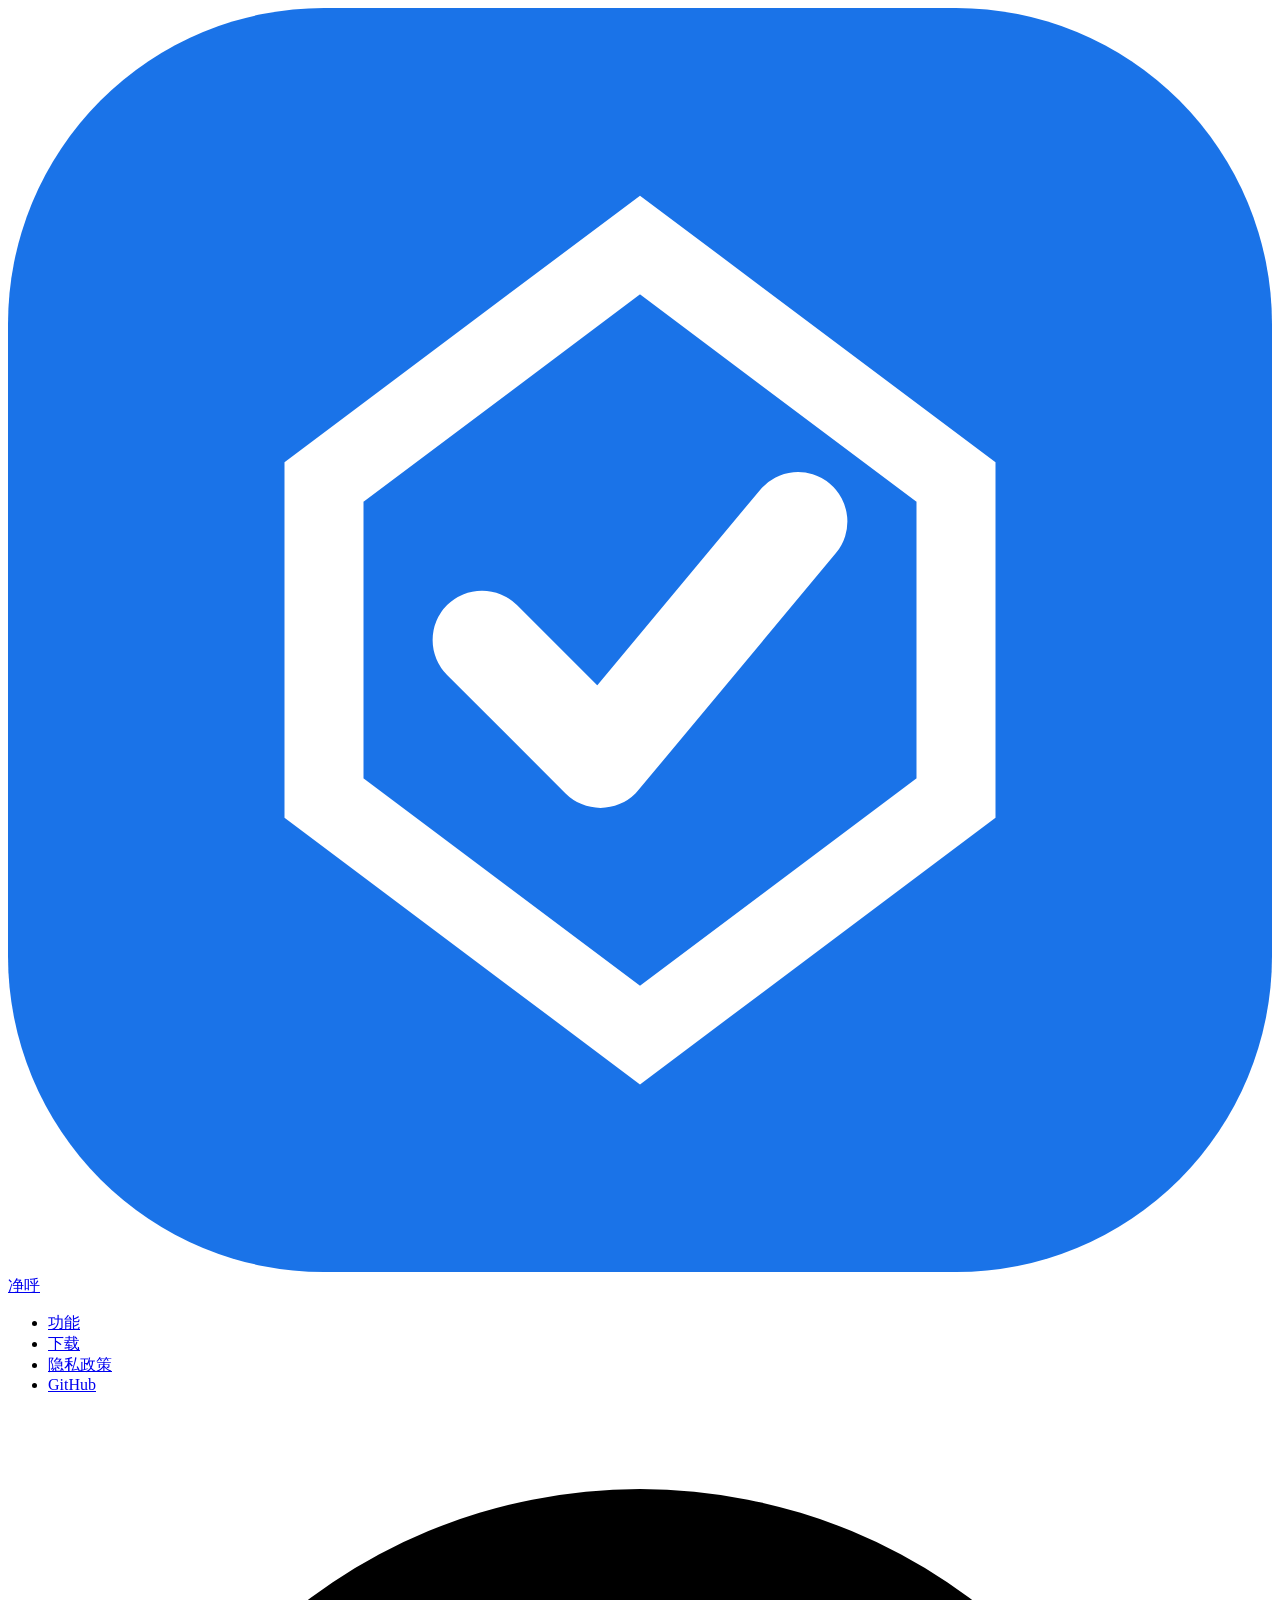
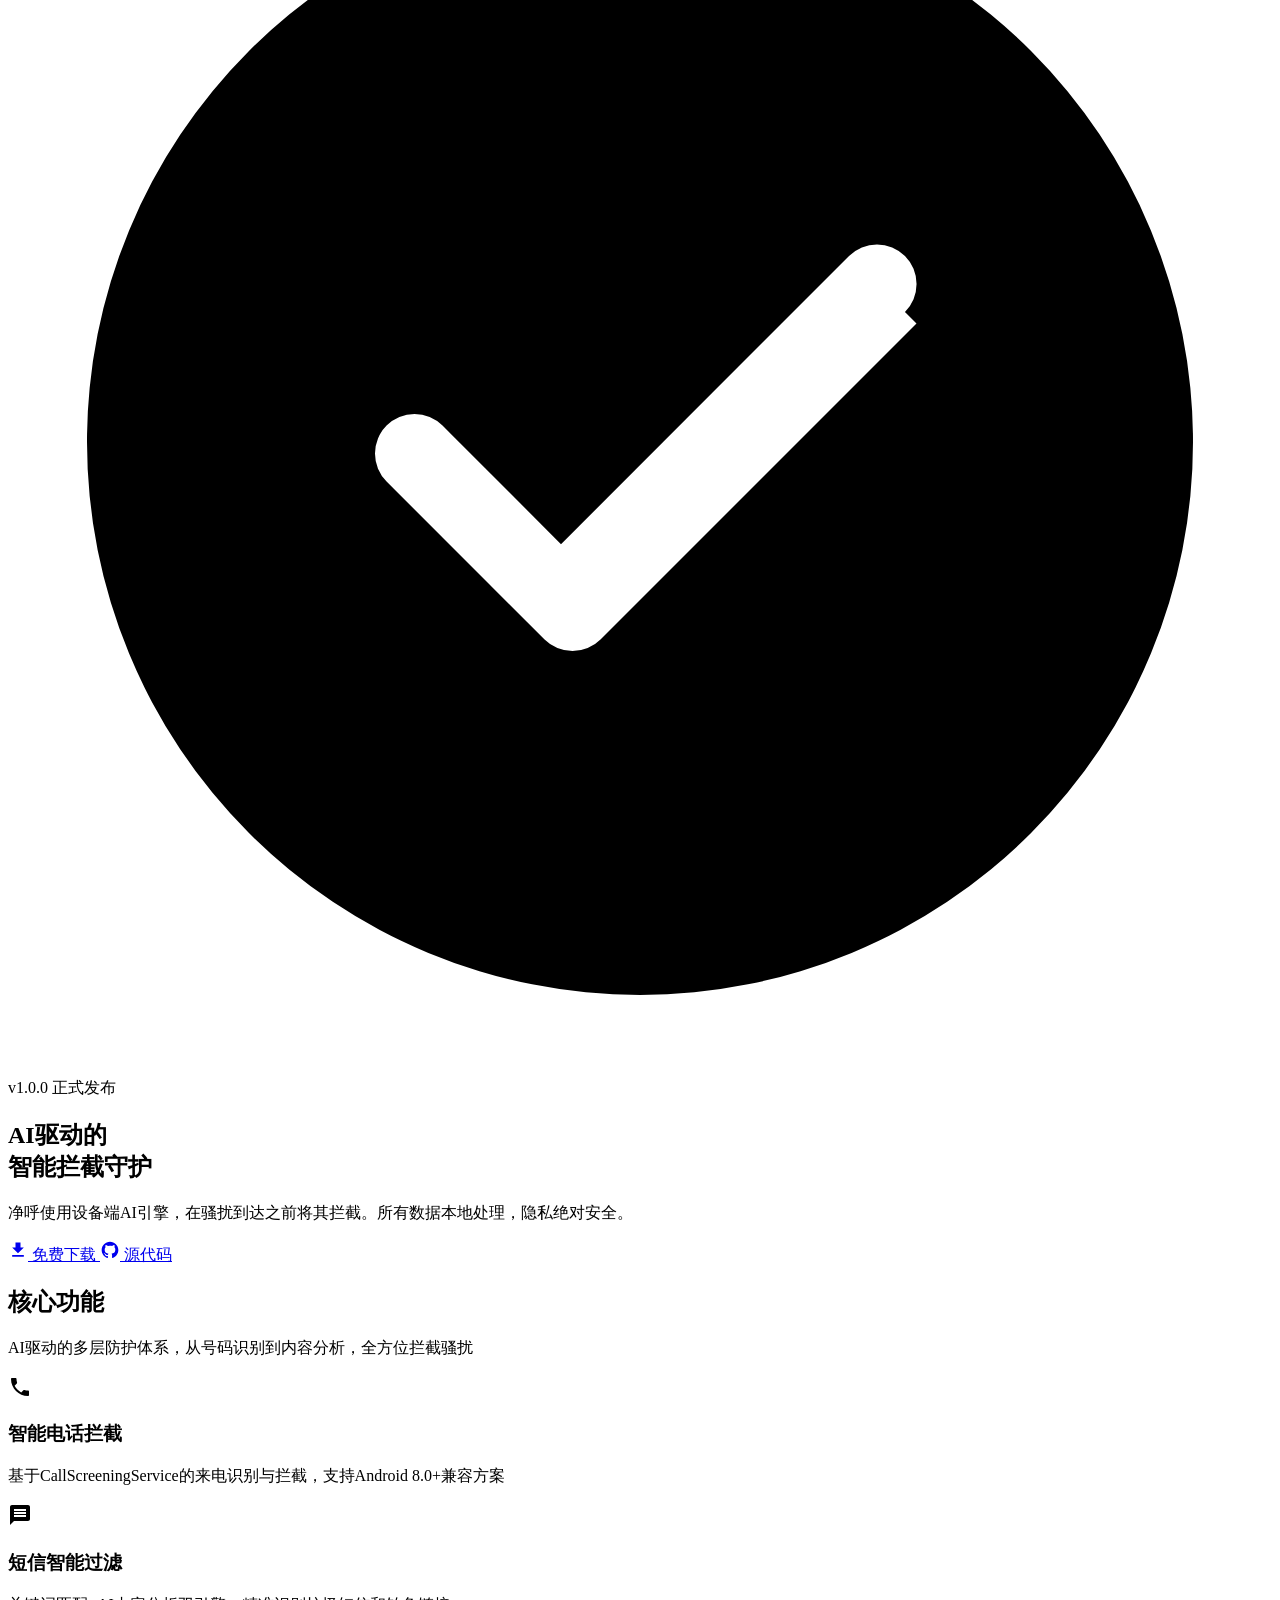
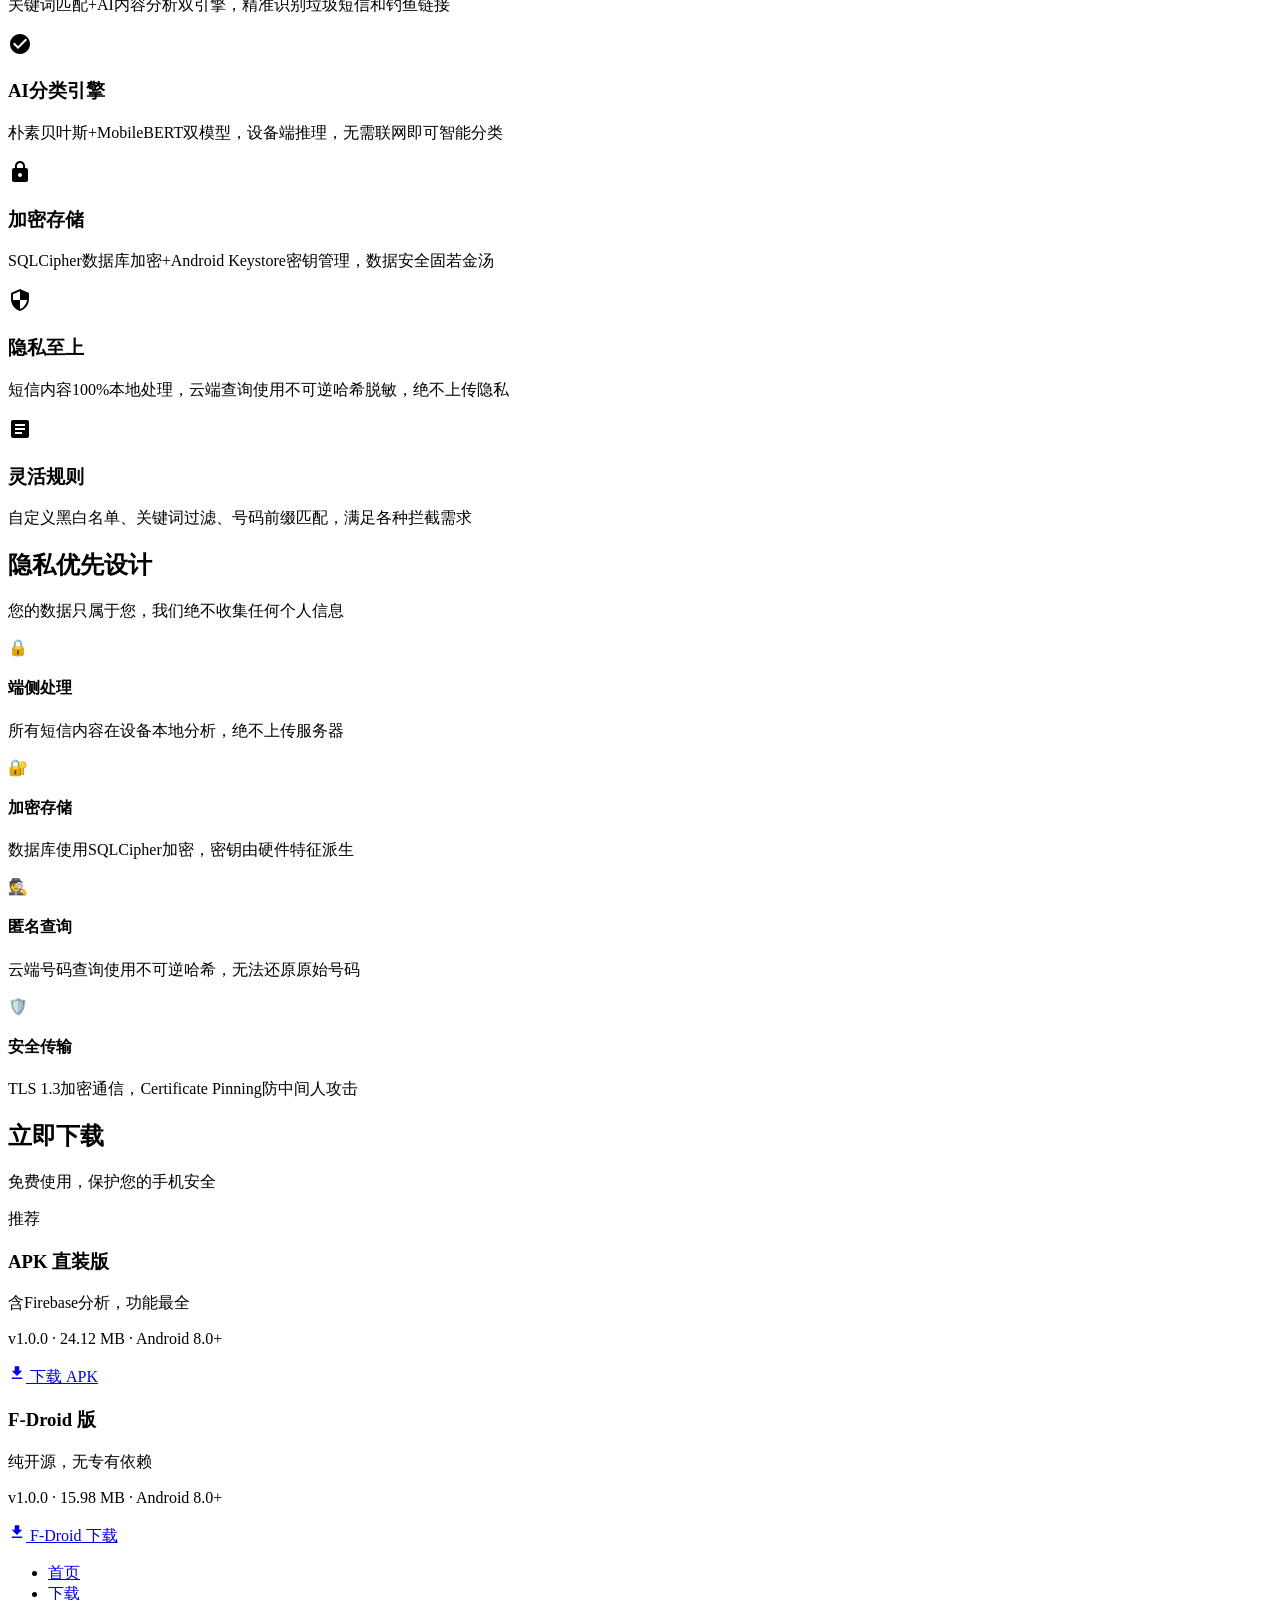
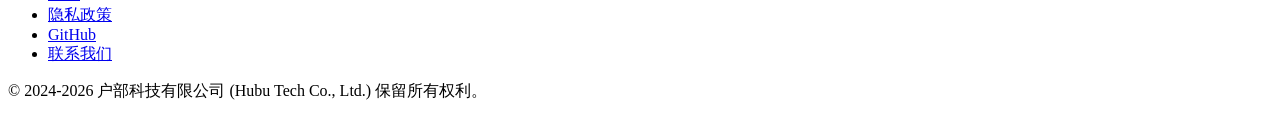
==== website/index.html @ fad58f1c "feat: add website homepage" ====
<!DOCTYPE html>
<html lang="zh-CN">
<head>
    <meta charset="UTF-8">
    <meta name="viewport" content="width=device-width, initial-scale=1.0">
    <title>净呼 JingHu — AI智能垃圾电话与短信拦截器</title>
    <meta name="description" content="净呼是一款AI驱动的智能垃圾电话与短信拦截应用，保护您的手机免受骚扰电话和诈骗短信的侵扰。隐私优先，所有数据本地处理。">
    <meta name="keywords" content="垃圾电话拦截,短信拦截,诈骗防护,AI拦截,净呼,JingHu,spam blocker">
    <meta property="og:title" content="净呼 JingHu — AI智能垃圾电话与短信拦截器">
    <meta property="og:description" content="AI驱动的智能垃圾电话与短信拦截，隐私优先，数据本地处理。">
    <meta property="og:type" content="website">
    <meta property="og:url" content="https://gdpp.com">
    <meta property="og:image" content="https://gdpp.com/images/og-image.png">
    <link rel="icon" type="image/svg+xml" href="/images/favicon.svg">
    <link rel="canonical" href="https://gdpp.com">
    <link rel="stylesheet" href="/css/style.css">
    <link rel="alternate" hreflang="en" href="https://gdpp.com/en/">
    <link rel="alternate" hreflang="zh" href="https://gdpp.com/">
</head>
<body>
    <nav>
        <div class="container">
            <a href="/" class="logo">
                <svg viewBox="0 0 32 32" fill="none" xmlns="http://www.w3.org/2000/svg">
                    <rect width="32" height="32" rx="8" fill="#1a73e8"/>
                    <path d="M16 6L8 12v8l8 6 8-6v-8L16 6z" stroke="white" stroke-width="2" fill="none"/>
                    <path d="M12 16l3 3 5-6" stroke="white" stroke-width="2.5" stroke-linecap="round" stroke-linejoin="round"/>
                </svg>
                净呼
            </a>
            <ul class="nav-links">
                <li><a href="/#features">功能</a></li>
                <li><a href="/download.html">下载</a></li>
                <li><a href="/privacy.html">隐私政策</a></li>
                <li><a href="https://github.com/jjjq6001-bit/jinghu" target="_blank" rel="noopener">GitHub</a></li>
            </ul>
        </div>
    </nav>

    <section class="hero">
        <div class="container">
            <div class="badge">
                <svg viewBox="0 0 16 16" fill="currentColor"><path d="M8 1a7 7 0 100 14A7 7 0 008 1zm3.5 5.5l-4 4a.5.5 0 01-.708 0l-2-2a.5.5 0 01.708-.708L7 9.293l3.646-3.647a.5.5 0 01.708.708z"/></svg>
                v1.0.0 正式发布
            </div>
            <h1>AI驱动的<br><span class="highlight">智能拦截守护</span></h1>
            <p>净呼使用设备端AI引擎，在骚扰到达之前将其拦截。所有数据本地处理，隐私绝对安全。</p>
            <div class="cta-group">
                <a href="/download.html" class="btn btn-primary btn-lg">
                    <svg width="20" height="20" viewBox="0 0 24 24" fill="currentColor"><path d="M5 20h14v-2H5v2zM19 9h-4V3H9v6H5l7 7 7-7z"/></svg>
                    免费下载
                </a>
                <a href="https://github.com/jjjq6001-bit/jinghu" class="btn btn-outline btn-lg" target="_blank" rel="noopener">
                    <svg width="20" height="20" viewBox="0 0 24 24" fill="currentColor"><path d="M12 2C6.477 2 2 6.477 2 12c0 4.42 2.865 8.166 6.839 9.489.5.092.682-.217.682-.482 0-.237-.008-.866-.013-1.7-2.782.604-3.369-1.34-3.369-1.34-.454-1.156-1.11-1.464-1.11-1.464-.908-.62.069-.608.069-.608 1.003.07 1.531 1.03 1.531 1.03.892 1.529 2.341 1.087 2.91.831.092-.646.35-1.086.636-1.336-2.22-.253-4.555-1.11-4.555-4.943 0-1.091.39-1.984 1.029-2.683-.103-.253-.446-1.27.098-2.647 0 0 .84-.269 2.75 1.025A9.578 9.578 0 0112 6.836c.85.004 1.705.114 2.504.336 1.909-1.294 2.747-1.025 2.747-1.025.546 1.377.203 2.394.1 2.647.64.699 1.028 1.592 1.028 2.683 0 3.842-2.339 4.687-4.566 4.935.359.309.678.919.678 1.852 0 1.336-.012 2.415-.012 2.743 0 .267.18.578.688.48C19.138 20.163 22 16.418 22 12c0-5.523-4.477-10-10-10z"/></svg>
                    源代码
                </a>
            </div>
        </div>
    </section>

    <section id="features">
        <div class="container">
            <h2>核心功能</h2>
            <p class="subtitle">AI驱动的多层防护体系，从号码识别到内容分析，全方位拦截骚扰</p>
            <div class="features-grid">
                <div class="feature-card">
                    <div class="icon blue">
                        <svg width="24" height="24" viewBox="0 0 24 24" fill="currentColor"><path d="M6.62 10.79c1.44 2.83 3.76 5.14 6.59 6.59l2.2-2.2c.27-.27.67-.36 1.02-.24 1.12.37 2.33.57 3.57.57.55 0 1 .45 1 1V20c0 .55-.45 1-1 1-9.39 0-17-7.61-17-17 0-.55.45-1 1-1h3.5c.55 0 1 .45 1 1 0 1.25.2 2.45.57 3.57.11.35.03.74-.25 1.02l-2.2 2.2z"/></svg>
                    </div>
                    <h3>智能电话拦截</h3>
                    <p>基于CallScreeningService的来电识别与拦截，支持Android 8.0+兼容方案</p>
                </div>
                <div class="feature-card">
                    <div class="icon green">
                        <svg width="24" height="24" viewBox="0 0 24 24" fill="currentColor"><path d="M20 2H4c-1.1 0-1.99.9-1.99 2L2 22l4-4h14c1.1 0 2-.9 2-2V4c0-1.1-.9-2-2-2zm-2 12H6v-2h12v2zm0-3H6V9h12v2zm0-3H6V6h12v2z"/></svg>
                    </div>
                    <h3>短信智能过滤</h3>
                    <p>关键词匹配+AI内容分析双引擎，精准识别垃圾短信和钓鱼链接</p>
                </div>
                <div class="feature-card">
                    <div class="icon purple">
                        <svg width="24" height="24" viewBox="0 0 24 24" fill="currentColor"><path d="M12 2C6.48 2 2 6.48 2 12s4.48 10 10 10 10-4.48 10-10S17.52 2 12 2zm-2 15l-5-5 1.41-1.41L10 14.17l7.59-7.59L19 8l-9 9z"/></svg>
                    </div>
                    <h3>AI分类引擎</h3>
                    <p>朴素贝叶斯+MobileBERT双模型，设备端推理，无需联网即可智能分类</p>
                </div>
                <div class="feature-card">
                    <div class="icon orange">
                        <svg width="24" height="24" viewBox="0 0 24 24" fill="currentColor"><path d="M18 8h-1V6c0-2.76-2.24-5-5-5S7 3.24 7 6v2H6c-1.1 0-2 .9-2 2v10c0 1.1.9 2 2 2h12c1.1 0 2-.9 2-2V10c0-1.1-.9-2-2-2zm-6 9c-1.1 0-2-.9-2-2s.9-2 2-2 2 .9 2 2-.9 2-2 2zm3.1-9H8.9V6c0-1.71 1.39-3.1 3.1-3.1 1.71 0 3.1 1.39 3.1 3.1v2z"/></svg>
                    </div>
                    <h3>加密存储</h3>
                    <p>SQLCipher数据库加密+Android Keystore密钥管理，数据安全固若金汤</p>
                </div>
                <div class="feature-card">
                    <div class="icon red">
                        <svg width="24" height="24" viewBox="0 0 24 24" fill="currentColor"><path d="M12 1L3 5v6c0 5.55 3.84 10.74 9 12 5.16-1.26 9-6.45 9-12V5l-9-4zm0 10.99h7c-.53 4.12-3.28 7.79-7 8.94V12H5V6.3l7-3.11v8.8z"/></svg>
                    </div>
                    <h3>隐私至上</h3>
                    <p>短信内容100%本地处理，云端查询使用不可逆哈希脱敏，绝不上传隐私</p>
                </div>
                <div class="feature-card">
                    <div class="icon teal">
                        <svg width="24" height="24" viewBox="0 0 24 24" fill="currentColor"><path d="M19 3H5c-1.1 0-2 .9-2 2v14c0 1.1.9 2 2 2h14c1.1 0 2-.9 2-2V5c0-1.1-.9-2-2-2zm-5 14H7v-2h7v2zm3-4H7v-2h10v2zm0-4H7V7h10v2z"/></svg>
                    </div>
                    <h3>灵活规则</h3>
                    <p>自定义黑白名单、关键词过滤、号码前缀匹配，满足各种拦截需求</p>
                </div>
            </div>
        </div>
    </section>

    <section class="alt" id="privacy">
        <div class="container">
            <h2>隐私优先设计</h2>
            <p class="subtitle">您的数据只属于您，我们绝不收集任何个人信息</p>
            <div class="privacy-features">
                <div class="privacy-item">
                    <div class="icon-circle">🔒</div>
                    <h4>端侧处理</h4>
                    <p>所有短信内容在设备本地分析，绝不上传服务器</p>
                </div>
                <div class="privacy-item">
                    <div class="icon-circle">🔐</div>
                    <h4>加密存储</h4>
                    <p>数据库使用SQLCipher加密，密钥由硬件特征派生</p>
                </div>
                <div class="privacy-item">
                    <div class="icon-circle">🕵️</div>
                    <h4>匿名查询</h4>
                    <p>云端号码查询使用不可逆哈希，无法还原原始号码</p>
                </div>
                <div class="privacy-item">
                    <div class="icon-circle">🛡️</div>
                    <h4>安全传输</h4>
                    <p>TLS 1.3加密通信，Certificate Pinning防中间人攻击</p>
                </div>
            </div>
        </div>
    </section>

    <section class="download-section">
        <div class="container">
            <h2>立即下载</h2>
            <p class="subtitle">免费使用，保护您的手机安全</p>
            <div class="download-cards">
                <div class="download-card recommended">
                    <div class="tag">推荐</div>
                    <h3>APK 直装版</h3>
                    <p class="desc">含Firebase分析，功能最全</p>
                    <p class="size">v1.0.0 · 24.12 MB · Android 8.0+</p>
                    <a href="https://github.com/jjjq6001-bit/jinghu/releases/latest" class="btn btn-primary">
                        <svg width="18" height="18" viewBox="0 0 24 24" fill="currentColor"><path d="M5 20h14v-2H5v2zM19 9h-4V3H9v6H5l7 7 7-7z"/></svg>
                        下载 APK
                    </a>
                </div>
                <div class="download-card">
                    <h3>F-Droid 版</h3>
                    <p class="desc">纯开源，无专有依赖</p>
                    <p class="size">v1.0.0 · 15.98 MB · Android 8.0+</p>
                    <a href="https://f-droid.org/packages/com.jinghu/" class="btn btn-accent">
                        <svg width="18" height="18" viewBox="0 0 24 24" fill="currentColor"><path d="M5 20h14v-2H5v2zM19 9h-4V3H9v6H5l7 7 7-7z"/></svg>
                        F-Droid 下载
                    </a>
                </div>
            </div>
        </div>
    </section>

    <footer>
        <div class="container">
            <ul class="footer-links">
                <li><a href="/">首页</a></li>
                <li><a href="/download.html">下载</a></li>
                <li><a href="/privacy.html">隐私政策</a></li>
                <li><a href="https://github.com/jjjq6001-bit/jinghu" target="_blank" rel="noopener">GitHub</a></li>
                <li><a href="mailto:developer@gdpp.com">联系我们</a></li>
            </ul>
            <p class="copyright">&copy; 2024-2026 户部科技有限公司 (Hubu Tech Co., Ltd.) 保留所有权利。</p>
        </div>
    </footer>

    <script>
        window.addEventListener('scroll', () => {
            document.querySelector('nav').classList.toggle('scrolled', window.scrollY > 10);
        });
    </script>
</body>
</html>
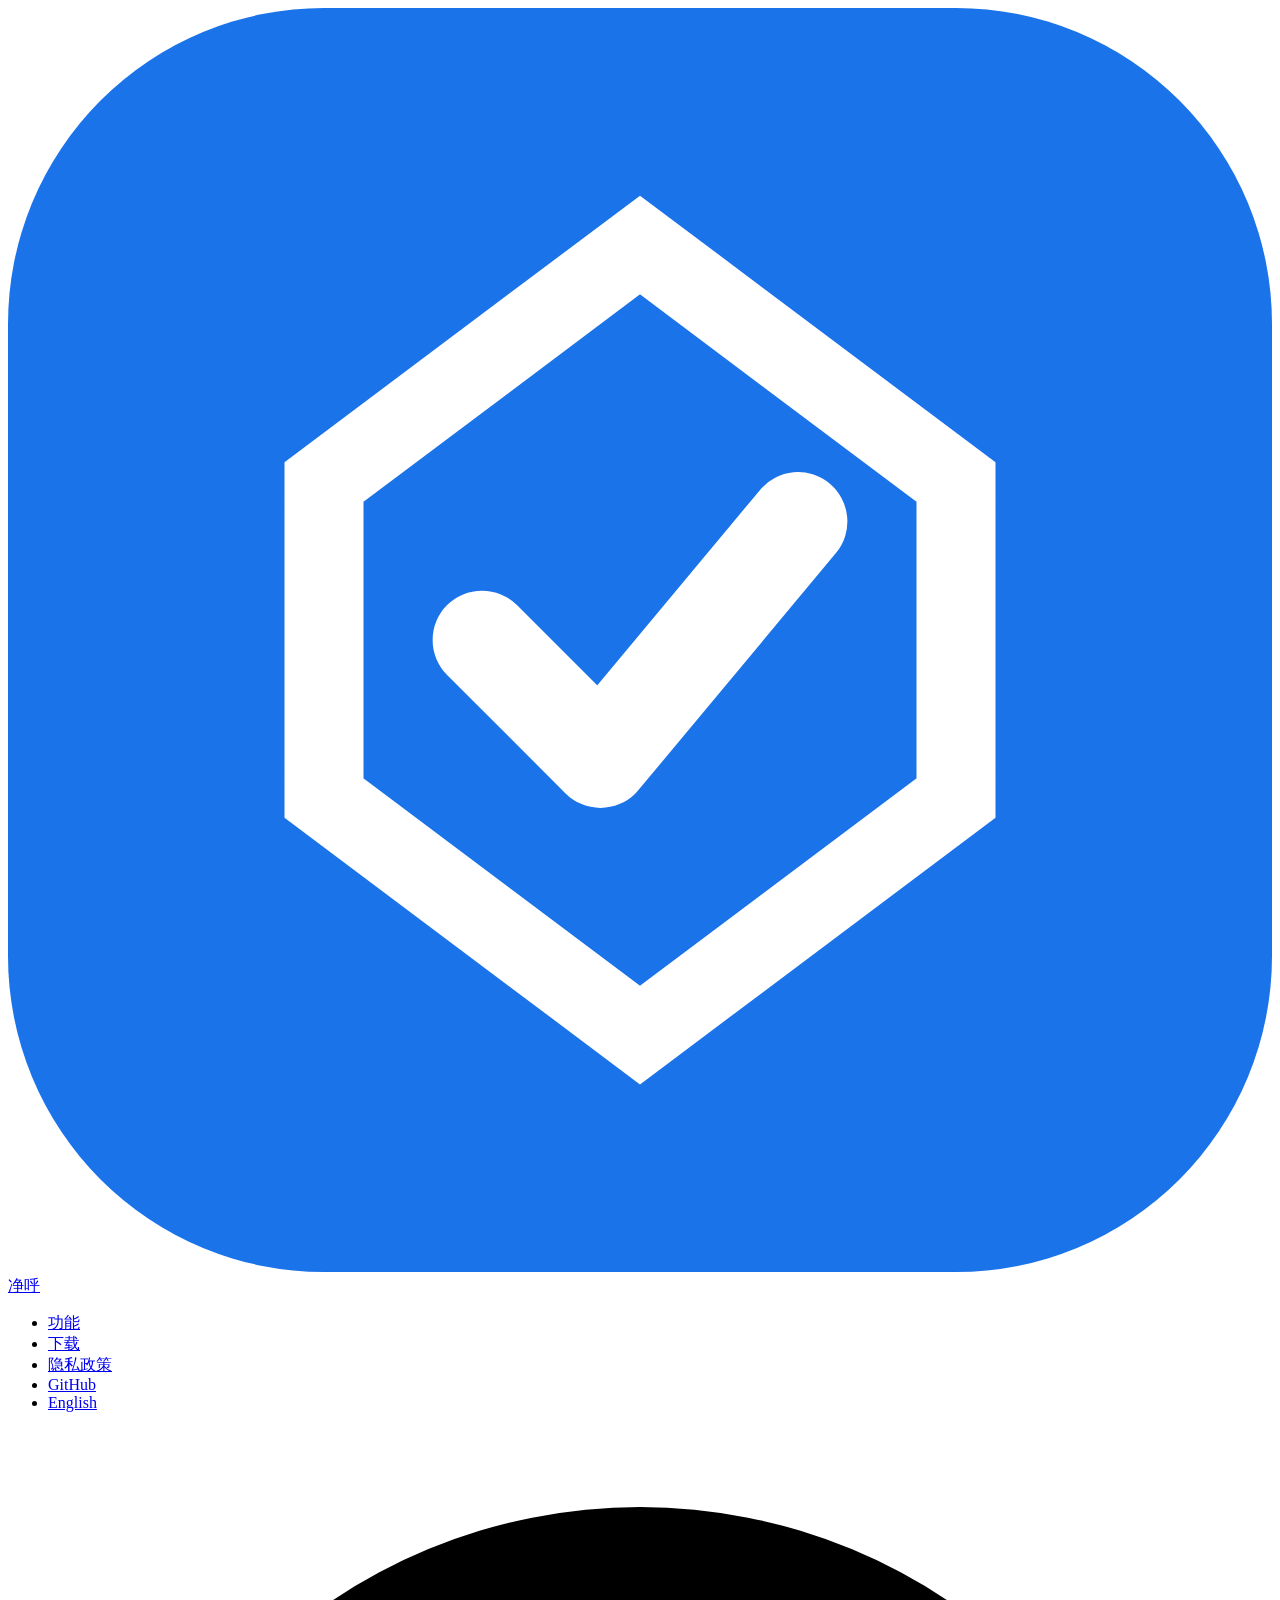
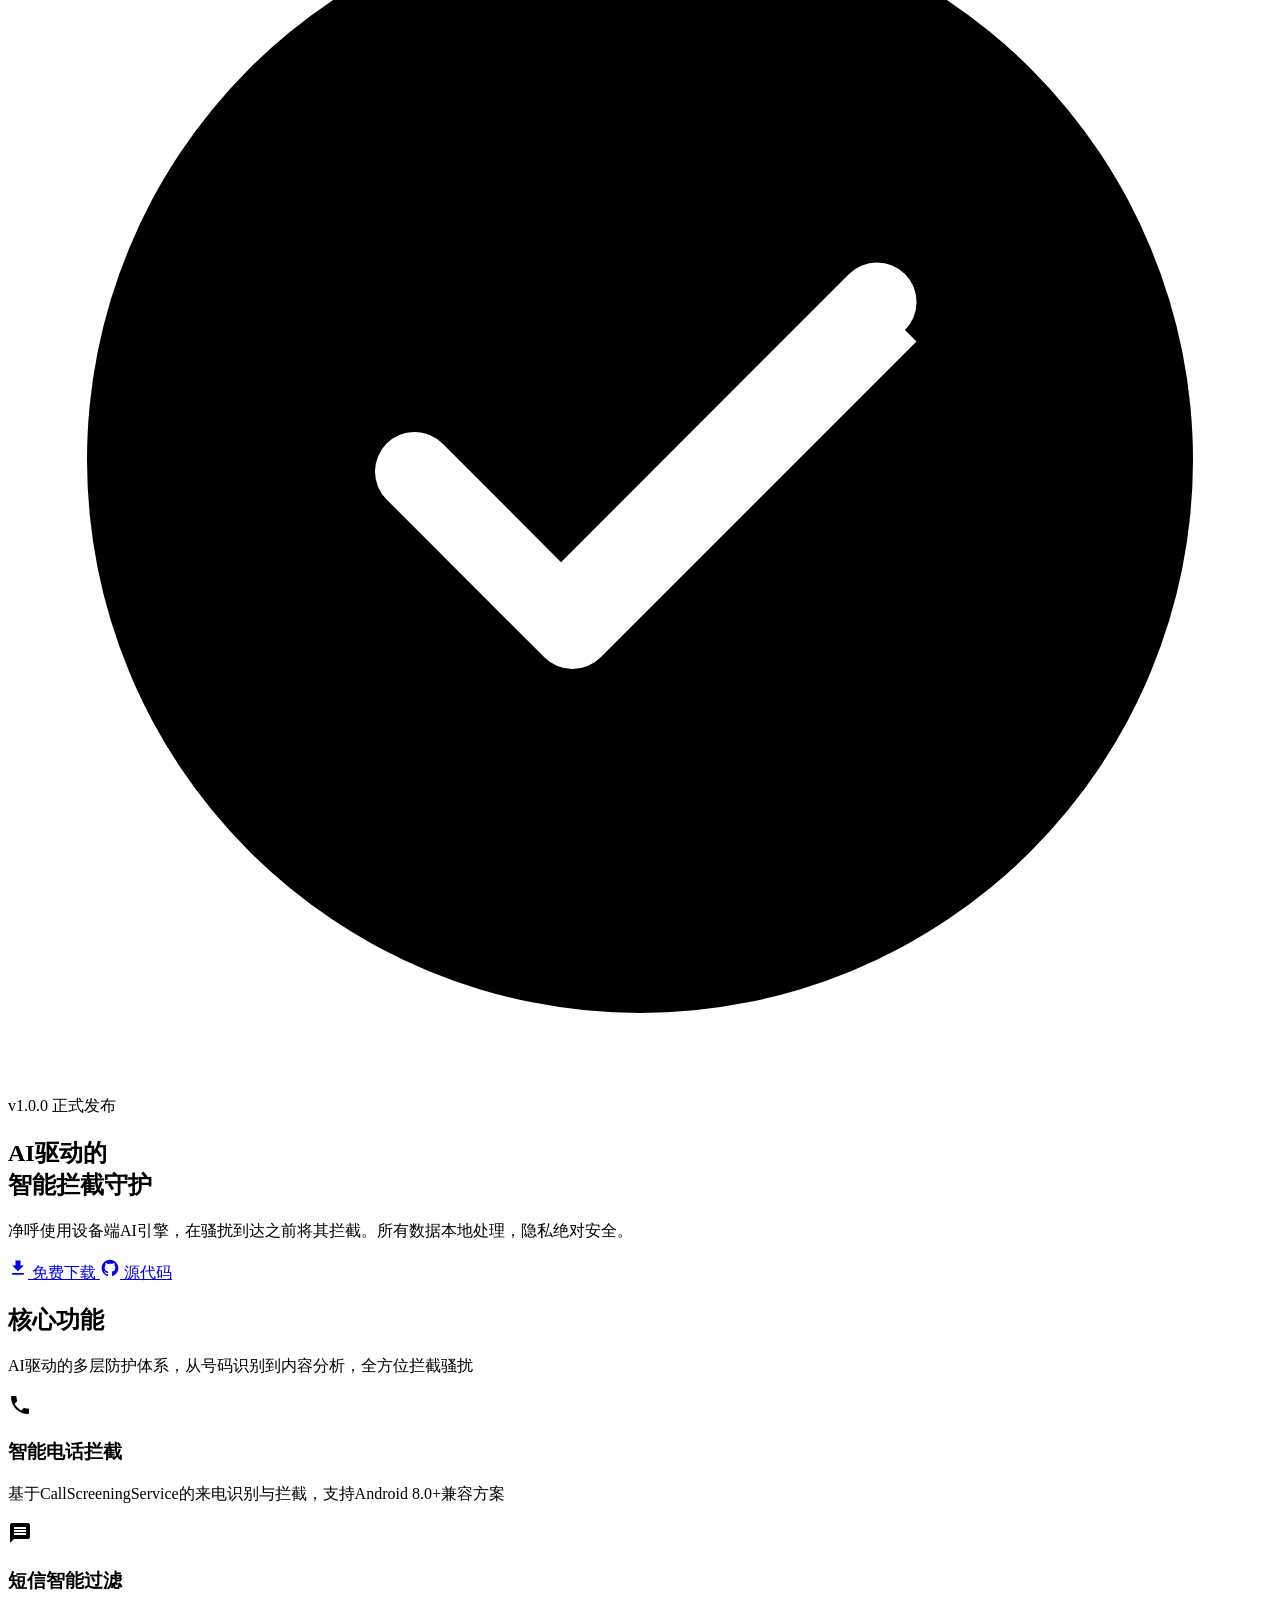
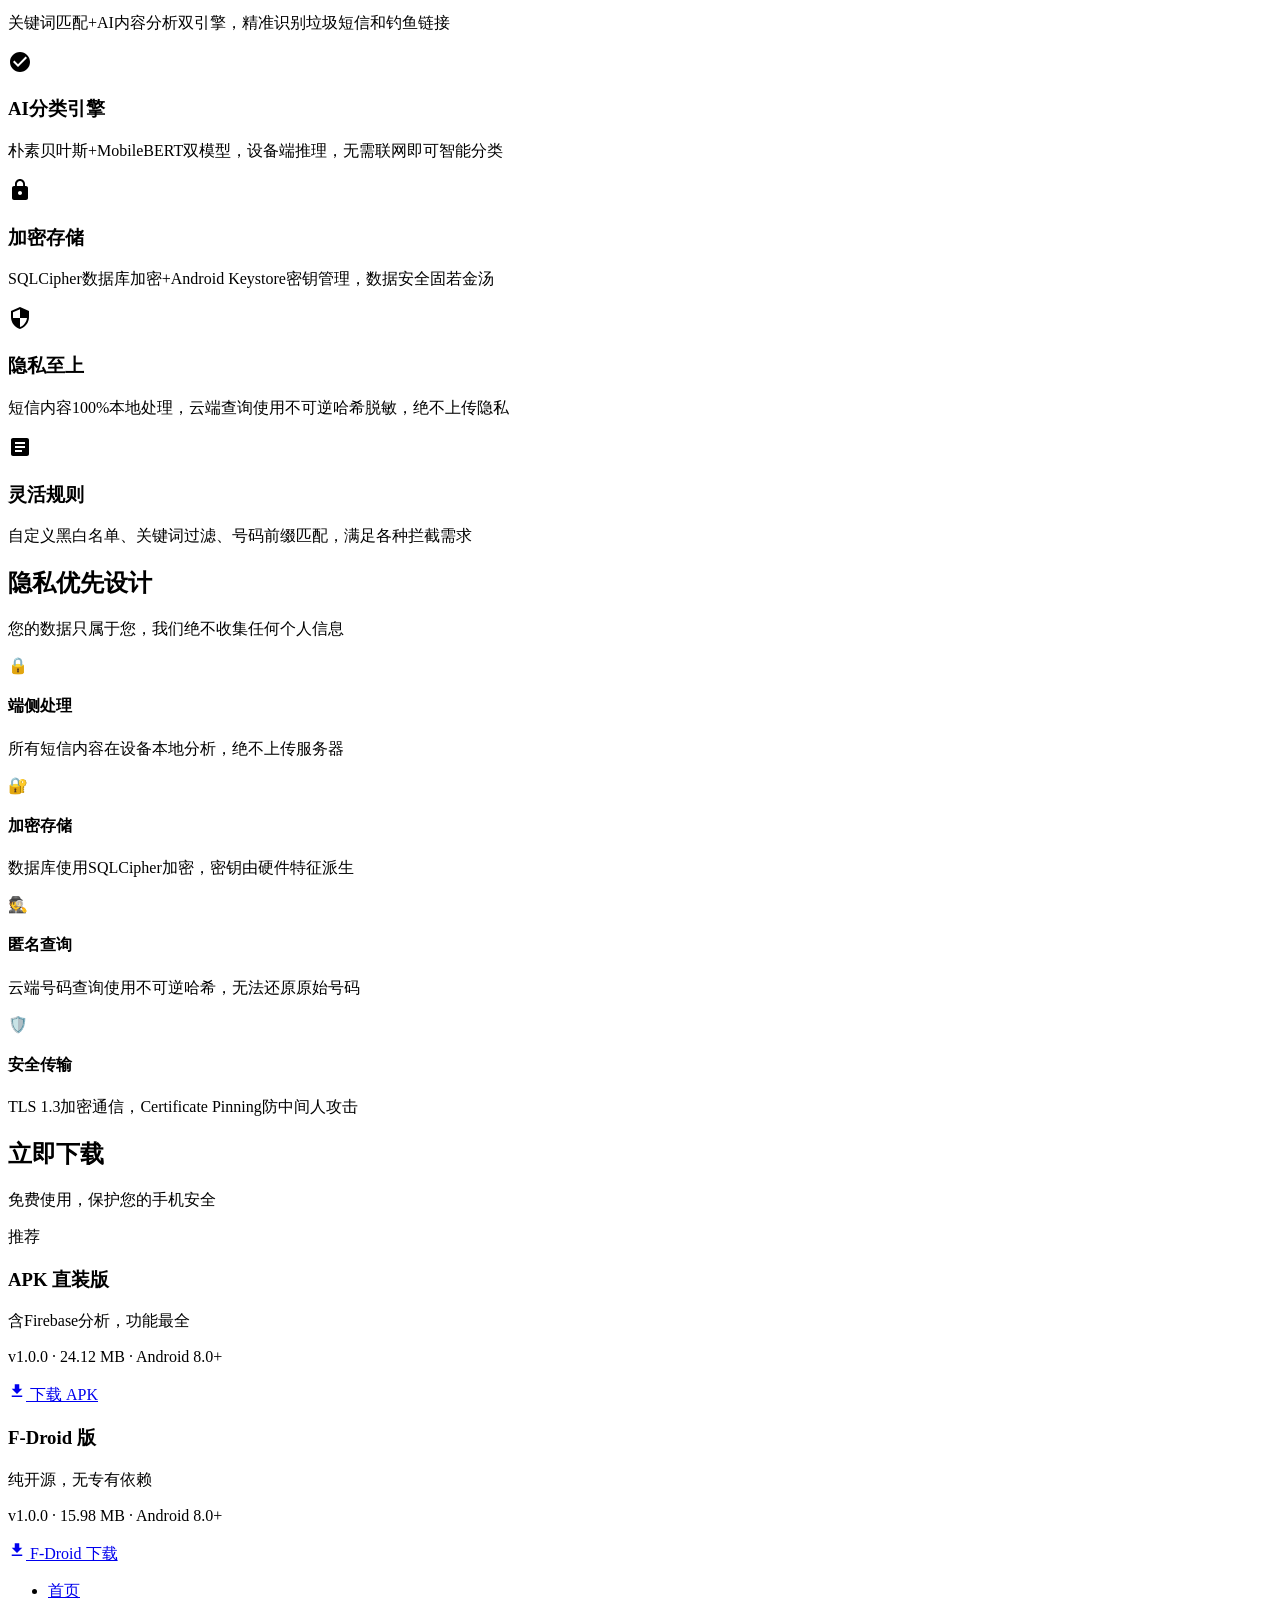
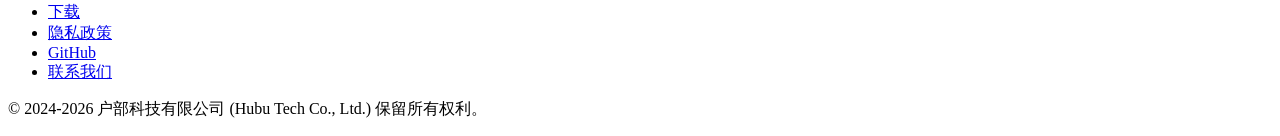
==== commit 013eecf7: "feat: add language switcher to Chinese homepage" ====
--- a/website/index.html
+++ b/website/index.html
@@ -33,6 +33,7 @@
                 <li><a href="/download.html">下载</a></li>
                 <li><a href="/privacy.html">隐私政策</a></li>
                 <li><a href="https://github.com/jjjq6001-bit/jinghu" target="_blank" rel="noopener">GitHub</a></li>
+                <li><a href="/en/" hreflang="en">English</a></li>
             </ul>
         </div>
     </nav>
